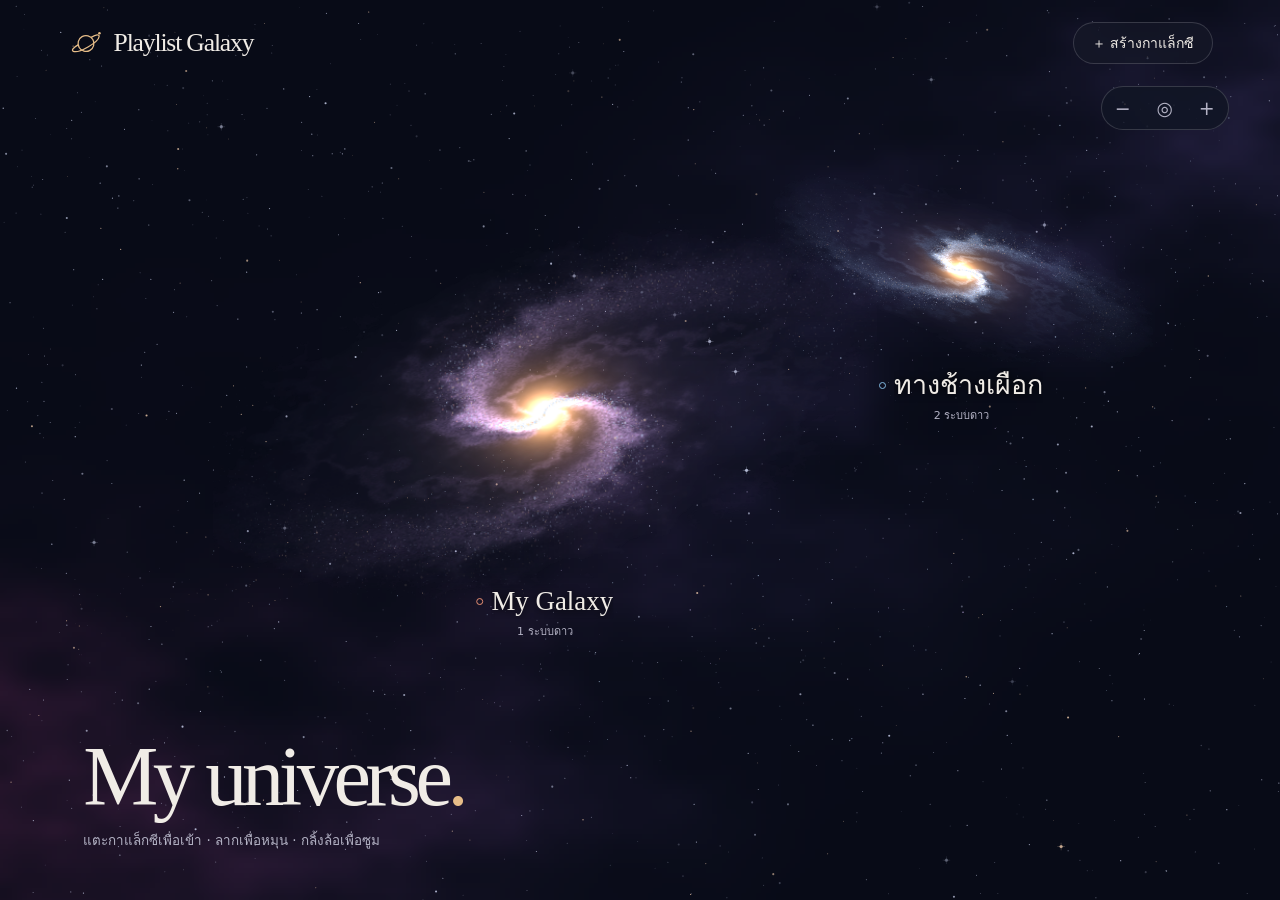
==== index.html @ fbc1f190 "Keep the return path and moons in view when folding a playlist" ====
<!doctype html>
<html lang="th">
  <head>
    <meta charset="utf-8" />
    <meta name="viewport" content="width=device-width, initial-scale=1, viewport-fit=cover" />
    <meta name="theme-color" content="#090c17" />
    <title>Playlist Galaxy</title>
    <link
      rel="icon"
      href="data:image/svg+xml,%3Csvg xmlns='http://www.w3.org/2000/svg' viewBox='0 0 40 40'%3E%3Crect width='40' height='40' rx='9' fill='%23090c17'/%3E%3Cg fill='none' stroke='%23ecd2a4' stroke-width='1.6' transform='rotate(-30 20 20)'%3E%3Ccircle cx='20' cy='20' r='8'/%3E%3Cellipse cx='20' cy='20' rx='17' ry='4'/%3E%3C/g%3E%3C/svg%3E"
    />
    <link rel="stylesheet" href="galaxy.css" />
    <script type="module" src="galaxy.js"></script>
  </head>
  <body>
    <canvas id="firmament" aria-hidden="true"></canvas>
    <header class="mast">
      <button id="home" class="brand" aria-label="Playlist Galaxy · กลับไปแผนที่ดาว">
        <svg viewBox="0 0 48 40" aria-hidden="true">
          <g fill="none" stroke="currentColor" stroke-width="1.6" transform="rotate(-30 24 20)">
            <circle cx="24" cy="20" r="10" />
            <path d="M14.5 16.6C-1 16 2 25 24 25s25-9 9.5-8.4" />
          </g>
          <circle cx="41" cy="7" r="1.6" fill="currentColor" />
        </svg>
        <span>Playlist Galaxy</span>
      </button>
      <button class="pill" id="new-world">＋ สร้างกาแล็กซี</button>
    </header>
    <main>
      <section id="map" aria-labelledby="map-title">
        <nav id="trail" aria-label="ตำแหน่งบนแผนที่" hidden></nav>
        <div class="map-field" id="map-field" role="group" tabindex="0" aria-label="กล้องแผนที่ดาว" aria-describedby="camera-help">
          <canvas id="orbits" aria-hidden="true"></canvas>
          <div id="worlds" class="worlds" role="group" aria-label="เลือกกาแล็กซี"></div>
        </div>
        <div class="camera-tools" role="group" aria-label="มุมมองแผนที่">
          <button id="zoom-out" aria-label="ซูมออก" title="ซูมออก (−)">−</button>
          <button id="camera-home" aria-label="คืนมุมมองแผนที่" title="คืนมุมมอง (0)">◎</button>
          <button id="zoom-in" aria-label="ซูมเข้า" title="ซูมเข้า (+)">+</button>
        </div>
        <p id="camera-help" class="visually-hidden">ลากหรือใช้ปุ่มลูกศรเพื่อหมุน กลิ้งล้อหรือจีบสองนิ้วเพื่อซูม กด Shift ค้างขณะลากหรือเลื่อนสองนิ้วเพื่อเลื่อนมุมมอง กด 0 เพื่อคืนมุมมอง</p>
        <div class="map-caption">
          <div class="map-heading">
            <h1 id="map-title" tabindex="-1"><span id="map-name">My universe</span><i aria-hidden="true">.</i></h1>
            <button id="rename-map" class="text-btn" aria-label="แก้ไขชื่อ" title="แก้ไขชื่อ" hidden>✎</button>
          </div>
          <p id="map-help">แตะกาแล็กซีเพื่อสำรวจระบบดาว</p>
        </div>
        <nav id="map-pages" aria-label="หน้าของแผนที่ดาว" hidden>
          <button id="prev-page" aria-label="หน้าก่อน">←</button><span id="page-number" aria-live="polite"></span
          ><button id="next-page" aria-label="หน้าถัดไป">→</button>
        </nav>
      </section>
      <section id="interior" aria-labelledby="world-title" hidden>
        <nav id="detail-trail" aria-label="เส้นทางกลับจากดาว">
          <span id="detail-ancestors"></span>
          <button class="back text-btn" id="back">แผนที่ดาว</button>
          <span aria-hidden="true">›</span><span id="detail-location" aria-current="page"></span>
        </nav>
        <div class="interior-grid">
          <div class="portrait">
            <canvas id="portrait" aria-hidden="true"></canvas>
            <h1 id="world-title" tabindex="-1"></h1>
            <p id="world-count"></p>
            <section id="satellites" hidden aria-labelledby="satellites-title">
              <h3 id="satellites-title">ดาวบริวาร</h3>
              <div id="moons"></div>
            </section>
          </div>
          <div class="collection">
            <div class="collection-head">
              <h2><button id="playlist-toggle" aria-expanded="true" aria-controls="playlist-body">เพลย์ลิสต์ <span aria-hidden="true">⌄</span></button></h2>
              <button class="icon-btn" id="manage" aria-label="จัดการดาว" title="จัดการดาว">
                ···
              </button>
            </div>
            <div id="playlist-body">
              <div class="actions">
                <button class="pill primary" id="add-mp3">＋ เพิ่ม MP3</button
                ><button class="pill" id="open-apple">
                  <span aria-hidden="true">♫</span> Apple Music
                </button>
              </div>
              <input type="file" id="files" accept=".mp3,audio/mpeg,audio/mp3" multiple hidden />
              <p id="local-note" class="subtle">ไฟล์ MP3 เก็บในเบราว์เซอร์ของเครื่องนี้</p>
              <p id="empty" class="empty" hidden>ดาวดวงนี้ยังไม่มีเพลง</p>
              <ol id="tracks" class="tracks"></ol>
              <a href="radio.html" id="radio-link" class="radio-link" hidden
                >ฟังสดจาก Saturn Pirate Radio <span aria-hidden="true">↗</span></a
              >
            </div>
          </div>
        </div>
      </section>
    </main>
    <aside id="transport" aria-label="เครื่องเล่นเพลง" hidden>
      <button id="toggle" class="play" aria-label="เล่นต่อ">▶</button>
      <div class="now"><strong id="now-title"></strong><span id="now-world"></span></div>
      <input
        type="range"
        min="0"
        max="100"
        step=".1"
        value="0"
        id="seek"
        aria-label="ตำแหน่งในเพลง"
      />
      <span id="clock" aria-hidden="true">0:00</span>
      <button id="skip" class="icon-btn" aria-label="เพลงถัดไป">→</button>
    </aside>
    <p id="notice" aria-live="polite" role="status"></p>
    <dialog id="editor" aria-labelledby="editor-title">
      <form id="edit-form">
        <div class="dialog-head">
          <h2 id="editor-title">สร้างดาว</h2>
          <button class="icon-btn" type="button" data-close aria-label="ปิด">×</button>
        </div>
        <label for="world-name" id="name-label">ชื่อดาว</label
        ><input
          id="world-name"
          type="text"
          maxlength="64"
          required
          autocomplete="off"
          placeholder="เช่น ขับรถกลางคืน"
        />
        <details id="catalog-picker" hidden>
          <summary id="catalog-summary">เลือกจากแค็ตตาล็อก</summary>
          <label for="catalog-query" id="catalog-instruction">ค้นหาชื่อ</label>
          <input type="search" id="catalog-query" autocomplete="off" />
          <p id="catalog-status" role="status"></p>
          <ul id="catalog-hits"></ul>
        </details>
        <p id="template-note" hidden></p>
        <div id="move-field" hidden>
          <label for="move-to">เก็บดาวไว้ในระบบ</label><select id="move-to"></select>
        </div>
        <fieldset>
          <legend id="surface-label">ลักษณะของดาว</legend>
          <div id="colors" class="swatches"></div>
        </fieldset>
        <button class="pill primary" type="submit" id="save-world">สร้างดาว</button>
      </form>
    </dialog>
    <dialog id="options" aria-labelledby="options-title">
      <div class="dialog-head">
        <h2 id="options-title">จัดการดาว</h2>
        <button class="icon-btn" data-close aria-label="ปิด">×</button>
      </div>
      <div class="actions">
        <button id="edit-world" class="pill">แก้ไขดาว</button
        ><button id="new-moon" class="pill">＋ สร้างดาวบริวาร</button>
      </div>
    </dialog>
    <dialog id="apple" aria-labelledby="apple-title">
      <div class="dialog-head">
        <h2 id="apple-title">Apple Music</h2>
        <button class="icon-btn" data-close aria-label="ปิด">×</button>
      </div>
      <p id="apple-status" role="status"></p>
      <button id="connect-apple" class="pill primary" disabled>เชื่อมต่อ Apple Music</button>
      <form id="search-form" hidden>
        <label for="query">ค้นหาเพลงใน Apple Music</label>
        <div class="input-action">
          <input id="query" type="search" required maxlength="160" /><button
            class="pill"
            type="submit"
          >
            ค้นหา
          </button>
        </div>
      </form>
      <ul id="results"></ul>
      <details id="apple-links">
        <summary>เพิ่มจากลิงก์เพลง Apple Music</summary>
        <form id="link-form">
          <label for="song-url">ลิงก์เพลง</label
          ><input id="song-url" type="url" placeholder="https://music.apple.com/…" required />
          <label for="song-label">ชื่อเพลง</label
          ><input id="song-label" type="text" maxlength="160" required />
          <button class="pill" type="submit">เพิ่มลงดาว</button>
        </form>
      </details>
      <p id="apple-feedback" role="status"></p>
    </dialog>
    <noscript>เปิด JavaScript เพื่อเลือกดาวและฟังเพลง</noscript>
  </body>
</html>
---- galaxy.css ----
* {
  box-sizing: border-box;
}
:root {
  color-scheme: dark;
  --ink: #f0ece6;
  --dim: #b3b2c4;
  --faint: #999bb1;
  --edge: #ffffff28;
  --gold: #e6bd88;
  --surface: #191c2a;
  --sans: "DM Sans", "Leelawadee UI", "Thonburi", system-ui, sans-serif;
  --serif: "Instrument Serif", Georgia, "Thonburi", serif;
}
[hidden] {
  display: none !important;
}
body {
  margin: 0;
  background: #090c17;
  color: var(--ink);
  font-family: var(--sans);
  font-size: 15px;
  min-height: 100svh;
}
body.playing-map {
  padding-bottom: 76px;
}
button,
input,
summary {
  font: inherit;
}
button,
summary,
a {
  touch-action: manipulation;
}
button {
  background: none;
  color: inherit;
  border: 0;
  cursor: pointer;
}
button:disabled {
  opacity: 0.46;
  cursor: default;
}
a {
  color: inherit;
}
button:focus-visible,
a:focus-visible,
summary:focus-visible,
input:focus-visible {
  outline: 2px solid #f7cb8f;
  outline-offset: 4px;
}
button:focus:not(:focus-visible),
h1:focus {
  outline: none;
}
#firmament {
  position: fixed;
  inset: 0;
  width: 100%;
  height: 100%;
  pointer-events: none;
  z-index: -1;
}
.mast {
  height: 86px;
  position: relative;
  z-index: 1;
  display: flex;
  align-items: center;
  justify-content: space-between;
  padding: 0 clamp(22px, 5.2vw, 90px);
}
.brand {
  display: inline-flex;
  align-items: center;
  gap: 9px;
  padding: 0;
  font: 500 clamp(21px, 2vw, 29px) / 1 var(--serif);
  letter-spacing: -0.045em;
}
.brand svg {
  width: 38px;
  height: 33px;
  color: var(--gold);
}
.pill {
  display: inline-flex;
  justify-content: center;
  align-items: center;
  gap: 6px;
  border: 1px solid var(--edge);
  background: #151827b8;
  border-radius: 999px;
  min-height: 42px;
  padding: 7px 18px;
  color: var(--ink);
  font-size: 14px;
  text-decoration: none;
}
.pill:hover,
.icon-btn:hover,
.text-btn:hover {
  background: #ffffff11;
  border-color: #ffffff56;
}
.pill.primary {
  border-color: #eed7b4;
  color: #29232a;
  background: #ebd9bc;
}
.pill.primary:hover {
  background: #fff0d2;
}
#map {
  height: calc(100svh - 86px);
  min-height: 510px;
  position: relative;
  isolation: isolate;
  max-width: 1900px;
  margin: auto;
}
.playing-map #map {
  height: calc(100svh - 162px);
}
.map-field {
  position: absolute;
  inset: 20px 3.5% 17%;
  overflow: clip;
  isolation: isolate;
  touch-action: none;
  cursor: grab;
  user-select: none;
}
.worlds, #orbits {
  position: absolute;
  inset: 0;
  width: 100%;
  height: 100%;
}
#orbits { pointer-events: none; }
#trail {
  position: absolute;
  z-index: 1;
  top: 0;
  left: clamp(20px, 5.2vw, 90px);
  right: 5%;
  display: flex;
  align-items: center;
  gap: 7px;
  min-height: 32px;
  color: var(--faint);
  font-size: 12px;
}
#trail button, #trail span[aria-current] {
  white-space: nowrap;
  max-width: 28vw;
  overflow: hidden;
  text-overflow: ellipsis;
}
#trail button { padding: 6px 2px; color: var(--dim); text-decoration: underline; text-underline-offset: 3px; }
#trail span[aria-current] { color: var(--ink); }
#trail:not([hidden]) + .map-field { top: 45px; }
#map:not(.orbit-view) .world:only-child { left: 50%; top: 48%; }
.world {
  position: absolute;
  left: var(--x);
  top: var(--y);
  width: var(--w);
  transform: translate(calc(-50% + var(--dx, 0px)), calc(-50% + var(--dy, 0px))) scale(var(--scale, 1));
  touch-action: none;
  padding: 0;
  display: flex;
  flex-direction: column;
  align-items: center;
  border-radius: 45%;
  line-height: 1.3;
  -webkit-tap-highlight-color: transparent;
}
/* Only the painted body and its label take input. A large transparent
   sprite must not mask a smaller galaxy behind its empty corners. */
.world { pointer-events: none; }
.world::after {
  content: ""; position: absolute; top: 0; left: 0; width: 100%;
  aspect-ratio: 520 / 340; clip-path: ellipse(47% 43% at 50% 50%); pointer-events: auto;
}
.world:is([data-kind="galaxy"], [data-kind="system"], [data-kind="host"])::after {
  aspect-ratio: 640 / 380; clip-path: ellipse(46% 34% at 50% 50%);
}
.world-label, .world small { pointer-events: auto; }
.world canvas {
  width: 100%;
  height: auto;
  display: block;
  pointer-events: none;
  transition: transform 0.25s ease;
}
.world:hover canvas,
.world:focus-visible canvas {
  transform: translateY(-3px) scale(1.025);
}
.world-label {
  display: flex;
  align-items: center;
  gap: 8px;
  font: 400 clamp(17px, 1.65vw, 27px) / 1.3 var(--serif);
  text-shadow: 0 1px 8px #000;
  max-width: 96%;
  margin-top: -1%;
}
.world-label::before {
  content: "";
  width: 5px;
  height: 5px;
  flex: 0 0 auto;
  border: 1px solid var(--tone, #e5cfad);
  border-radius: 50%;
}
.world-label span {
  white-space: nowrap;
  text-overflow: ellipsis;
  overflow: hidden;
}
.world[aria-current="true"] .world-label::before {
  background: var(--tone, #e5cfad);
  box-shadow: 0 0 9px var(--tone);
}
.map-caption {
  position: absolute;
  bottom: clamp(22px, 5.5vh, 66px);
  left: clamp(24px, 6.5vw, 112px);
  pointer-events: none;
  max-width: min(72%, 900px);
}
.map-caption h1 {
  font: 400 clamp(44px, 6.6vw, 96px) / 0.98 var(--serif);
  letter-spacing: -0.065em;
  margin: 0;
}
.map-caption h1 i {
  color: var(--gold);
  font-style: normal;
}
.map-heading { display: flex; align-items: center; min-width: 0; gap: 9px; }
.map-heading h1 { min-width: 0; overflow-wrap: anywhere; }
#rename-map { pointer-events: auto; color: var(--dim); font-size: 18px; }
.world small { font-size: 11px; color: var(--dim); margin-top: 5px; line-height: 1.4; }
.orbit-view .world-label { font: 500 clamp(12px,1vw,16px)/1.3 var(--sans); }
.orbit-view .world-label::before { display: none; }
.world[data-kind="galaxy"] .world-label { font-size: clamp(19px,2.1vw,32px); }
.world[data-kind="galaxy"] canvas { margin-bottom: -3%; }
#map:not(.orbit-view) .world:focus-visible { outline-offset: -3px; }
.map-caption p {
  font-size: clamp(12px, 1.05vw, 15px);
  color: var(--dim);
  margin: 11px 0 0;
}
#map-pages {
  position: absolute;
  right: 5vw;
  bottom: 5vh;
  display: flex;
  align-items: center;
  gap: 6px;
  color: var(--dim);
  background: #101221cf;
  border-radius: 28px;
}
#map-pages button,
.icon-btn {
  min-width: 42px;
  min-height: 42px;
  font-size: 21px;
  border-radius: 50%;
}
#page-number {
  font-size: 12px;
}
#interior {
  width: min(1080px, 90%);
  margin: 0 auto;
  padding: 16px 0 60px;
}
.text-btn {
  color: var(--dim);
  padding: 8px 12px;
  border-radius: 12px;
}
.back {
  margin-left: -10px;
}
.interior-grid {
  display: grid;
  grid-template-columns: minmax(0, 1fr) minmax(0, 1.12fr);
  gap: clamp(20px, 6vw, 95px);
  align-items: start;
  margin-top: clamp(28px, 8vh, 90px);
}
.portrait {
  text-align: center;
  min-width: 0;
}
.portrait canvas {
  width: min(110%, 540px);
  max-width: 100%;
  height: auto;
  aspect-ratio: 520/340;
}
.portrait h1 {
  font: 400 clamp(38px, 5vw, 74px) / 1.15 var(--serif);
  letter-spacing: -0.045em;
  overflow-wrap: anywhere;
  margin: 8px 0 0;
}
.portrait p,
#world-count {
  color: var(--dim);
  font-size: 13px;
  margin: 8px 0;
}
.collection {
  padding: 18px 0 24px;
  min-width: 0;
}
.collection-head,
.dialog-head {
  display: flex;
  align-items: center;
  justify-content: space-between;
  gap: 12px;
}
.collection h2,
.dialog-head h2 {
  font-size: 22px;
  font-weight: 550;
  letter-spacing: -0.035em;
  margin: 0;
}
.collection-head {
  border-bottom: 1px solid var(--edge);
  margin-bottom: 18px;
  padding: 0 0 10px;
}
.actions {
  display: flex;
  align-items: center;
  gap: 8px;
  flex-wrap: wrap;
}
.subtle,
.empty {
  color: var(--dim);
  font-size: 13px;
}
.subtle {
  margin: 10px 0 18px;
}
.empty {
  padding: 20px 0;
  border-top: 1px solid var(--edge);
  margin: 12px 0 0;
}
.tracks,
#results {
  padding: 0;
  margin: 0;
  list-style: none;
}
.tracks li,
#results li {
  display: flex;
  align-items: center;
  gap: 7px;
  border-bottom: 1px solid #ffffff16;
}
.track-main {
  min-width: 0;
  display: flex;
  align-items: center;
  gap: 14px;
  flex: 1;
  padding: 13px 4px;
  text-align: left;
}
.track-no {
  width: 21px;
  color: var(--faint);
  font-size: 12px;
  text-align: center;
  font-variant-numeric: tabular-nums;
}
.track-text {
  min-width: 0;
  display: grid;
  gap: 4px;
}
.track-text strong,
.now strong {
  font-size: 14px;
  font-weight: 530;
  overflow: hidden;
  white-space: nowrap;
  text-overflow: ellipsis;
}
.track-text small,
.now span {
  font-size: 12px;
  color: var(--dim);
}
.track-main[aria-current="true"] .track-no,
.track-main[aria-current="true"] strong {
  color: var(--gold);
}
.track-remove {
  color: var(--faint);
  font-size: 17px;
  min-width: 36px;
  min-height: 44px;
}
.radio-link {
  display: inline-flex;
  align-items: center;
  gap: 10px;
  color: var(--gold);
  font-size: 13px;
  text-underline-offset: 4px;
  margin: 18px 0;
}
#satellites {
  margin-top: 26px;
}
#satellites h3 {
  font-size: 15px;
  font-weight: 500;
}
#moons {
  display: flex;
  flex-wrap: wrap;
  gap: 8px;
}
.moon-dot {
  width: 12px;
  height: 12px;
  border-radius: 50%;
  background: radial-gradient(circle at 30% 25%, var(--tone), #39374c 72%);
}
#transport {
  position: fixed;
  z-index: 3;
  bottom: max(14px, env(safe-area-inset-bottom));
  left: 50%;
  transform: translateX(-50%);
  width: min(550px, calc(100% - 28px));
  display: flex;
  align-items: center;
  gap: 14px;
  border: 1px solid #ffffff2b;
  border-radius: 20px;
  padding: 9px 14px;
  background: #171b2af5;
  box-shadow: 0 8px 32px #05061066;
}
.play {
  min-width: 39px;
  height: 39px;
  border-radius: 50%;
  background: var(--ink);
  color: #141520;
  font-size: 14px;
}
.now {
  display: grid;
  gap: 2px;
  min-width: 0;
  flex: 1;
}
#seek {
  width: 25%;
  accent-color: var(--gold);
}
#clock {
  font-size: 11px;
  color: var(--dim);
  font-variant-numeric: tabular-nums;
}
#skip {
  width: 34px;
  min-width: 34px;
}
#notice {
  position: fixed;
  z-index: 4;
  left: 50%;
  bottom: 19px;
  transform: translateX(-50%);
  margin: 0;
  max-width: min(92%, 600px);
  width: max-content;
  background: #282333;
  color: #fff2df;
  border: 1px solid #c5a47c66;
  border-radius: 14px;
  font-size: 14px;
  padding: 9px 15px;
  pointer-events: none;
}
#notice:empty {
  display: none;
}
body.playing-map #notice {
  bottom: 85px;
}
dialog {
  color: var(--ink);
  width: min(435px, calc(100% - 28px));
  max-height: 85svh;
  overflow: auto;
  background: #181b29;
  border: 1px solid #ffffff35;
  border-radius: 22px;
  padding: 22px 24px;
  box-shadow: 0 20px 85px #0009;
}
dialog::backdrop {
  background: #050713b0;
}
.dialog-head {
  margin: 0 0 16px;
}
dialog p {
  color: var(--dim);
  font-size: 14px;
  line-height: 1.6;
  margin: 10px 0;
}
dialog label,
legend,
summary {
  font-size: 14px;
}
dialog label {
  display: block;
  margin: 13px 0 6px;
}
dialog input:not([type="radio"]) {
  display: block;
  width: 100%;
  padding: 10px 12px;
  background: #0d111f;
  border: 1px solid var(--edge);
  color: var(--ink);
  border-radius: 9px;
  min-height: 42px;
}
fieldset {
  border: 0;
  padding: 0;
  margin: 15px 0 21px;
}
.swatches {
  display: flex;
  flex-wrap: wrap;
  gap: 9px;
}
.swatches label {
  position: relative;
}
.swatches input {
  position: absolute;
  opacity: 0;
}
.swatches i {
  display: block;
  width: 38px;
  height: 38px;
  border: 3px solid #181b29;
  outline: 1px solid transparent;
  border-radius: 50%;
  background: radial-gradient(circle at 34% 26%, var(--tone), #2c2a36 88%);
  cursor: pointer;
}
.swatches input:checked + i {
  outline-color: var(--gold);
}
.swatches input:focus-visible + i {
  outline: 2px solid white;
  outline-offset: 3px;
}
.input-action {
  display: flex;
  gap: 8px;
}
.input-action input {
  min-width: 0;
}
#results li {
  padding: 8px 0;
}
#results .track-text {
  flex: 1;
}
#apple-links {
  margin-top: 17px;
}
summary {
  cursor: pointer;
  color: var(--dim);
}
#link-form button {
  margin-top: 14px;
}
#apple-feedback:empty {
  display: none;
}
@media (max-width: 660px) {
  .mast {
    height: 69px;
    padding: 0 18px;
  }
  .brand {
    gap: 4px;
  }
  .brand svg {
    width: 32px;
  }
  .mast .pill {
    min-height: 38px;
    padding: 6px 14px;
  }
  #map {
    min-height: 480px;
    height: calc(100svh - 69px);
  }
  .playing-map #map {
    height: calc(100svh - 145px);
  }
  .map-field { inset: 12px 10px 19%; }
  #trail:not([hidden]) + .map-field { top: 40px; }
  .orbit-view .world-label { font-size: 11px; }
  .map-caption { max-width: 78%; }
  .world small { font-size: 11px; }
  #trail { left: 20px; }
  .world {
    left: var(--mx);
    top: var(--my);
    width: var(--mw);
  }
  .world-label {
    font-size: 18px;
  }
  .map-caption {
    left: 23px;
    bottom: 22px;
  }
  .map-caption h1 {
    font-size: clamp(34px, 10vw, 48px);
  }
  #map-pages {
    right: 12px;
    bottom: 24px;
  }
  #interior {
    width: 90%;
    padding-top: 2px;
  }
  .interior-grid {
    display: block;
    margin: 6px 0;
  }
  .portrait canvas {
    width: min(210px, 60vw);
  }
  .portrait h1 {
    font-size: 34px;
    margin: 0;
  }
  .collection {
    padding-top: 14px;
  }
  #transport {
    gap: 8px;
  }
  #seek {
    width: 18%;
  }
  dialog {
    padding: 17px 20px;
  }
}
@media (prefers-reduced-motion: reduce) {
  *,
  *::before,
  *::after {
    animation-duration: 0s !important;
    transition-duration: 0s !important;
  }
}

.catalog-link {
  min-width: 36px;
  min-height: 44px;
  display: grid;
  place-items: center;
  color: var(--gold);
  text-decoration: none;
}

#catalog-picker {
  margin: 12px 0;
  border-block: 1px solid var(--edge);
}
#catalog-picker summary { padding: 11px 0; color: var(--gold); }
#catalog-picker label { margin-top: 3px; }
#catalog-query { margin-bottom: 8px; }
#catalog-status { margin: 4px 0; font-size: 12px; }
#catalog-hits { margin: 0 0 8px; padding: 0; list-style: none; max-height: 170px; overflow: auto; }
#catalog-hits button { width: 100%; text-align: left; display: flex; justify-content: space-between; align-items: center; gap: 8px; min-height: 40px; border-bottom: 1px solid #ffffff12; padding: 5px; }
#catalog-hits button:hover, #catalog-hits button:focus-visible { background: #ffffff0d; }
#catalog-hits small { color: var(--dim); text-align: right; }
#move-to { max-width: 100%; width: 100%; padding: 8px; background: #0d111f; color: var(--ink); border: 1px solid var(--edge); border-radius: 9px; font: inherit; }
#template-note { color: var(--gold); }

.map-field.dragging, .map-field.dragging .world { cursor: grabbing; }
.map-field:focus-visible { outline: 1px solid #b9b3d582; outline-offset: -2px; border-radius: 12px; }
.camera-tools {
  position: absolute;
  right: clamp(16px, 4vw, 72px);
  top: 0;
  z-index: 2;
  display: flex;
  align-items: center;
  border: 1px solid var(--edge);
  border-radius: 24px;
  background: #111625da;
}
.camera-tools button {
  min-width: 42px;
  min-height: 42px;
  font: 19px/1 var(--sans);
  color: var(--dim);
  border-radius: 50%;
}
.camera-tools button:hover, .camera-tools button:focus-visible { color: var(--ink); background: #ffffff0d; }
#trail { right: calc(140px + 4vw); }
.flight-body { position: fixed; left: 0; top: 0; transform-origin: 0 0; pointer-events: none; z-index: 2; }
.in-flight { opacity: 0; }
.visually-hidden {
  position: absolute; width: 1px; height: 1px; padding: 0; margin: -1px;
  overflow: hidden; clip-path: inset(50%); white-space: nowrap; border: 0;
}
@media (max-width: 660px) {
  .camera-tools { right: 12px; }
  .camera-tools button { min-width: 36px; min-height: 36px; }
  #trail { right: 128px; overflow-x: auto; scrollbar-width: none; }
  #trail > * { flex-shrink: 0; }
}

#detail-trail, #detail-ancestors {
  display: flex; align-items: center; gap: 8px;
}
#detail-trail {
  min-height: 36px; overflow-x: auto; scrollbar-width: none;
  color: var(--faint); font-size: 12px;
}
#detail-ancestors:empty { display: none; }
#detail-trail button, #detail-location {
  flex-shrink: 0; max-width: 33vw; overflow: hidden; text-overflow: ellipsis; white-space: nowrap;
}
#detail-trail button {
  color: var(--dim); padding: 7px 1px; text-decoration: underline; text-underline-offset: 3px;
}
#detail-trail .back { margin: 0; border-radius: 4px; }
#detail-location { color: var(--ink); }
#playlist-toggle { display: flex; align-items: center; gap: 9px; min-height: 42px; padding: 0 6px 0 0; font: inherit; }
#playlist-toggle span { font: 17px/1 var(--sans); color: var(--dim); }
#playlist-toggle[aria-expanded="false"] span { transform: rotate(-90deg); }
.portrait #satellites { margin: 18px auto 0; }
.portrait #satellites h3 { margin: 0 0 8px; font-weight: 400; color: var(--dim); font-size: 12px; }
.portrait #moons { justify-content: center; }
.list-folded .interior-grid { display: grid; grid-template-columns: minmax(0,1fr); justify-items: center; gap: 12px; margin-top: 16px; }
.list-folded .portrait { width: 100%; }
.list-folded .portrait canvas { width: min(78vw, 640px, 68svh); }
.list-folded .collection { width: min(440px, 100%); padding: 2px 0 16px; }
.list-folded .collection-head { margin: 0; }
@media (max-width: 660px) {
  #detail-trail { gap: 6px; }
  .list-folded .portrait canvas { width: min(86vw, 390px); }
}
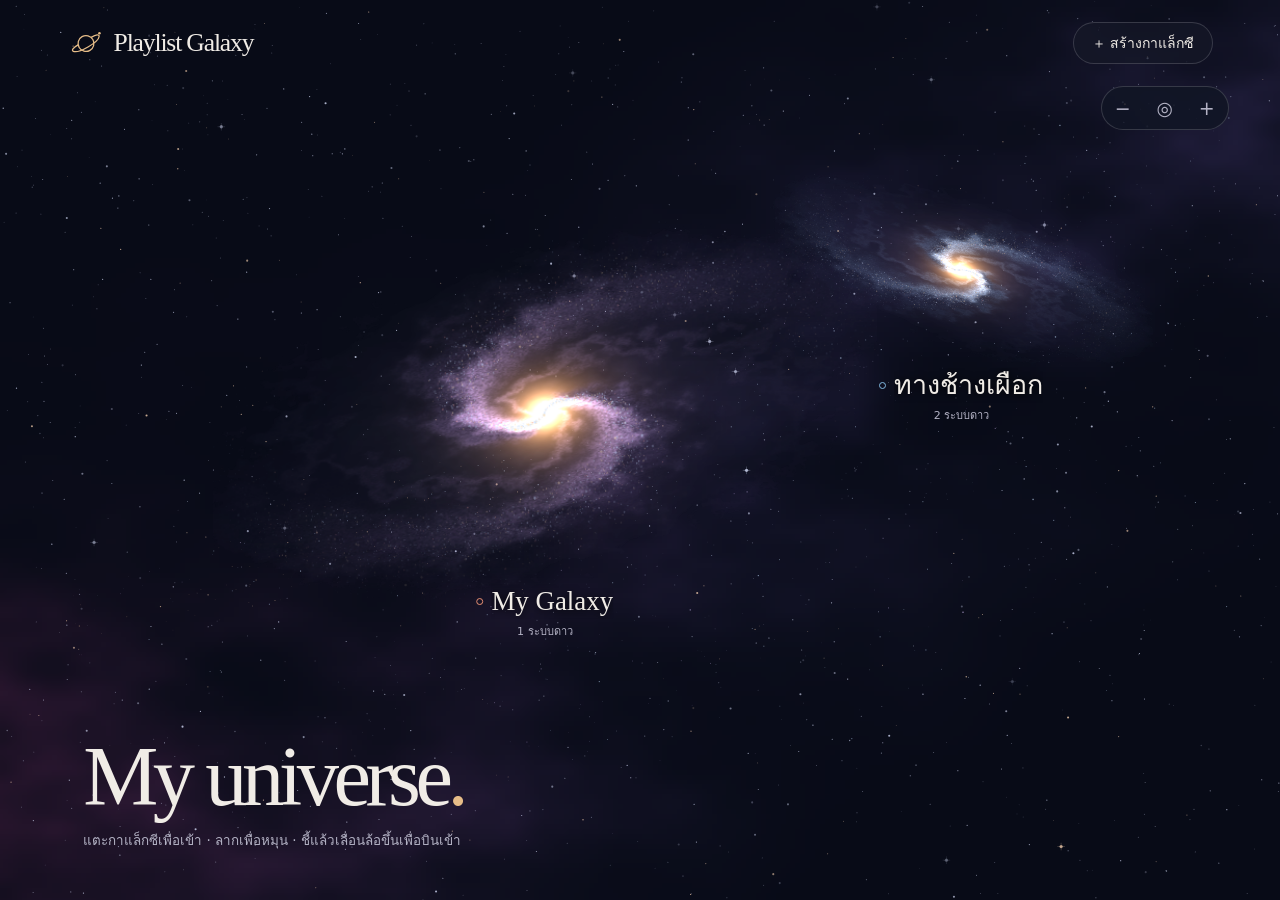
==== commit 82a367d9: "Steer planetary flights with the mouse wheel" ====
--- a/index.html
+++ b/index.html
@@ -39,7 +39,7 @@
           <button id="camera-home" aria-label="คืนมุมมองแผนที่" title="คืนมุมมอง (0)">◎</button>
           <button id="zoom-in" aria-label="ซูมเข้า" title="ซูมเข้า (+)">+</button>
         </div>
-        <p id="camera-help" class="visually-hidden">ลากหรือใช้ปุ่มลูกศรเพื่อหมุน กลิ้งล้อหรือจีบสองนิ้วเพื่อซูม กด Shift ค้างขณะลากหรือเลื่อนสองนิ้วเพื่อเลื่อนมุมมอง กด 0 เพื่อคืนมุมมอง</p>
+        <p id="camera-help" class="visually-hidden">ลากหรือใช้ปุ่มลูกศรเพื่อหมุน ชี้ดาวแล้วเลื่อนล้อขึ้นเพื่อซูม เลื่อนต่อเพื่อบินเข้า หยุดล้อเพื่อหยุดภาพ หรือเลื่อนย้อนเพื่อกลับ จีบสองนิ้วรอบดาวเพื่อซูมตรงนั้น ใช้ปุ่มบวกหรือลบเพื่อซูมที่ดาวที่โฟกัส กด Shift ค้างขณะลากหรือเลื่อนสองนิ้วเพื่อเลื่อนมุมมอง กด 0 เพื่อคืนมุมมอง</p>
         <div class="map-caption">
           <div class="map-heading">
             <h1 id="map-title" tabindex="-1"><span id="map-name">My universe</span><i aria-hidden="true">.</i></h1>
--- a/galaxy.css
+++ b/galaxy.css
@@ -199,11 +199,11 @@
   height: auto;
   display: block;
   pointer-events: none;
-  transition: transform 0.25s ease;
+  transition: filter 0.2s ease;
 }
 .world:hover canvas,
 .world:focus-visible canvas {
-  transform: translateY(-3px) scale(1.025);
+  filter: brightness(1.14);
 }
 .world-label {
   display: flex;
@@ -748,6 +748,8 @@
 }
 .camera-tools button:hover, .camera-tools button:focus-visible { color: var(--ink); background: #ffffff0d; }
 #trail { right: calc(140px + 4vw); }
+.flight-context { position: fixed; inset: 0; overflow: clip; pointer-events: none; z-index: -1; }
+.flight-context canvas { position: absolute; }
 .flight-body { position: fixed; left: 0; top: 0; transform-origin: 0 0; pointer-events: none; z-index: 2; }
 .in-flight { opacity: 0; }
 .visually-hidden {
@@ -792,3 +794,18 @@
   #detail-trail { gap: 6px; }
   .list-folded .portrait canvas { width: min(86vw, 390px); }
 }
+
+body[data-wheel-approach] :is(#world-count, #map-help)::after {
+  content: "";
+  display: block;
+  width: 64px;
+  height: 2px;
+  margin-top: 7px;
+  background: linear-gradient(to right, var(--gold) calc(var(--wheel-progress, 0) * 100%), #ffffff26 0);
+}
+body[data-wheel-approach] #world-count::after { margin-inline: auto; }
+
+/* The preview still owns its layout; only the committed destination exposes editing. */
+body[data-wheel-approach] :is(.collection, #satellites, #new-world, .camera-tools, #map-pages, #rename-map) {
+  visibility: hidden;
+}
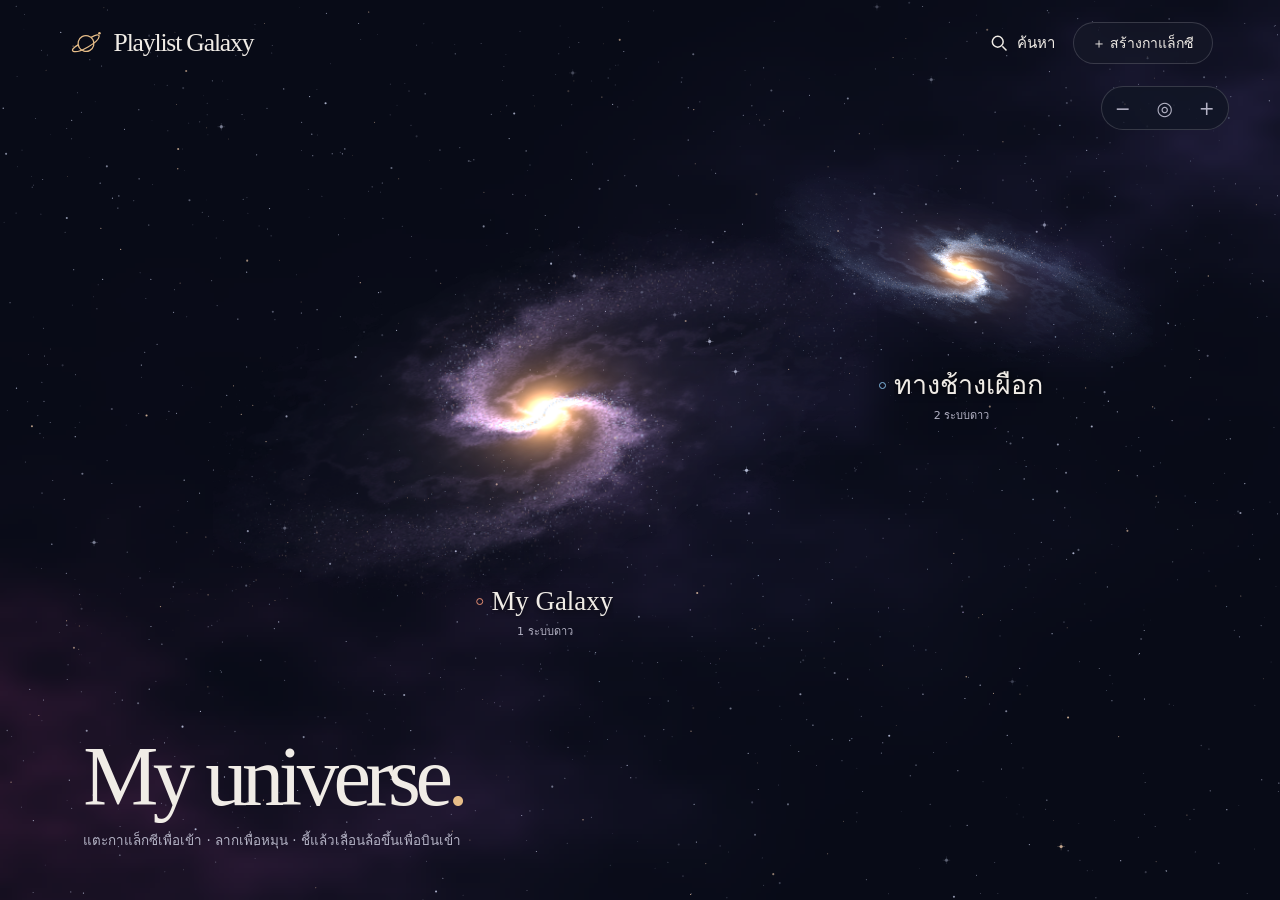
==== commit f4f3a0c6: "Find stars and songs without interrupting the current playlist" ====
--- a/index.html
+++ b/index.html
@@ -25,9 +25,15 @@
         </svg>
         <span>Playlist Galaxy</span>
       </button>
-      <button class="pill" id="new-world">＋ สร้างกาแล็กซี</button>
+      <div class="mast-actions">
+        <button id="open-finder" aria-label="ค้นหาดาวและเพลง" aria-haspopup="dialog" aria-keyshortcuts="/" title="ค้นหาดาวและเพลง (/)">
+          <svg viewBox="0 0 24 24" fill="none" stroke="currentColor" stroke-width="1.8" aria-hidden="true"><circle cx="10.5" cy="10.5" r="6.5"/><path d="m16 16 5 5"/></svg>
+          <span>ค้นหา</span>
+        </button>
+        <button class="pill" id="new-world">＋ สร้างกาแล็กซี</button>
+      </div>
     </header>
-    <main>
+    <main id="scene">
       <section id="map" aria-labelledby="map-title">
         <nav id="trail" aria-label="ตำแหน่งบนแผนที่" hidden></nav>
         <div class="map-field" id="map-field" role="group" tabindex="0" aria-label="กล้องแผนที่ดาว" aria-describedby="camera-help">
@@ -94,22 +100,62 @@
         </div>
       </section>
     </main>
-    <aside id="transport" aria-label="เครื่องเล่นเพลง" hidden>
-      <button id="toggle" class="play" aria-label="เล่นต่อ">▶</button>
-      <div class="now"><strong id="now-title"></strong><span id="now-world"></span></div>
-      <input
-        type="range"
-        min="0"
-        max="100"
-        step=".1"
-        value="0"
-        id="seek"
-        aria-label="ตำแหน่งในเพลง"
-      />
-      <span id="clock" aria-hidden="true">0:00</span>
-      <button id="skip" class="icon-btn" aria-label="เพลงถัดไป">→</button>
-    </aside>
+    <footer id="flight-deck">
+      <nav id="thumb-nav" aria-label="เดินทางบนแผนที่" hidden>
+        <button type="button" id="thumb-up" hidden><span aria-hidden="true">‹</span> <span id="thumb-parent"></span></button>
+        <button type="button" id="thumb-flight" hidden>คุมการบิน</button>
+        <span id="thumb-pick" role="status" hidden></span>
+        <label id="thumb-route" hidden>
+          <span id="thumb-target"></span>
+          <input id="thumb-range" aria-description="เลื่อนสุดแล้วปล่อยเพื่อเข้า หรือกดยกเลิกเพื่อกลับ" type="range" min="0" max="100" step="1" value="0" />
+        </label>
+        <button type="button" id="thumb-cancel" hidden>ยกเลิก</button>
+      </nav>
+      <aside id="transport" aria-label="เครื่องเล่นเพลง" hidden>
+        <button id="toggle" class="play" aria-label="เล่นต่อ">▶</button>
+        <div class="now"><strong id="now-title"></strong><span id="now-world"></span></div>
+        <input
+          type="range"
+          min="0"
+          max="100"
+          step=".1"
+          value="0"
+          id="seek"
+          aria-label="ตำแหน่งในเพลง"
+        />
+        <span id="clock" aria-hidden="true">0:00</span>
+        <button id="skip" class="icon-btn" aria-label="เพลงถัดไป">→</button>
+      </aside>
+    </footer>
     <p id="notice" aria-live="polite" role="status"></p>
+    <dialog id="finder" aria-labelledby="finder-title">
+      <div class="dialog-head">
+        <h2 id="finder-title">ค้นหาดาวและเพลง</h2>
+        <button class="icon-btn" type="button" data-close aria-label="ปิดการค้นหา">×</button>
+      </div>
+      <div id="finder-search">
+        <input id="finder-query" type="search" aria-label="ชื่อดาว เพลง หรือศิลปิน" placeholder="ชื่อดาว เพลง หรือศิลปิน" autocomplete="off" autocapitalize="none" spellcheck="false" enterkeyhint="search" maxlength="160" />
+        <p id="finder-status" role="status"></p>
+        <button id="finder-retry" class="text-btn" hidden>ลองโหลดแค็ตตาล็อกอีกครั้ง</button>
+        <section id="finder-library" aria-labelledby="finder-library-title" hidden>
+          <h3 id="finder-library-title">ในคลังของฉัน</h3>
+          <ul id="finder-library-list"></ul>
+          <button id="finder-library-more" class="finder-more" hidden>ดูผลในคลังเพิ่ม</button>
+        </section>
+        <section id="finder-catalog" aria-labelledby="finder-catalog-title" hidden>
+          <h3 id="finder-catalog-title">แค็ตตาล็อกดาราศาสตร์</h3>
+          <ul id="finder-catalog-list"></ul>
+          <button id="finder-catalog-more" class="finder-more" hidden>ดูผลแค็ตตาล็อกเพิ่ม</button>
+        </section>
+      </div>
+      <section id="finder-detail" hidden>
+        <button id="finder-results-back" class="text-btn">‹ กลับผลค้นหา</button>
+        <h3 id="finder-object" tabindex="-1"></h3>
+        <p id="finder-address"></p>
+        <dl id="finder-facts"></dl>
+        <p id="finder-source"></p>
+      </section>
+    </dialog>
     <dialog id="editor" aria-labelledby="editor-title">
       <form id="edit-form">
         <div class="dialog-head">
@@ -142,6 +188,7 @@
         </fieldset>
         <button class="pill primary" type="submit" id="save-world">สร้างดาว</button>
       </form>
+      <button type="button" id="root-backup" class="transfer-entry" data-open-backup hidden>ย้ายหรือสำรองคลังเพลง</button>
     </dialog>
     <dialog id="options" aria-labelledby="options-title">
       <div class="dialog-head">
@@ -152,6 +199,23 @@
         <button id="edit-world" class="pill">แก้ไขดาว</button
         ><button id="new-moon" class="pill">＋ สร้างดาวบริวาร</button>
       </div>
+      <button type="button" class="transfer-entry" data-open-backup>ย้ายหรือสำรองคลังเพลง</button>
+    </dialog>
+    <dialog id="library-transfer" aria-labelledby="transfer-title">
+      <div class="dialog-head">
+        <h2 id="transfer-title">ย้ายคลังกาแล็กซี</h2>
+        <button class="icon-btn" data-close aria-label="ปิด">×</button>
+      </div>
+      <p id="transfer-count"></p>
+      <p>ไฟล์สำรองรวมดาว เพลย์ลิสต์ ตำแหน่งฟัง และ MP3 ส่วนตัวของคุณ ไฟล์จะอยู่ในเครื่องจนกว่าคุณจะส่งให้ใคร คนที่มีไฟล์เปิดฟังเพลงในนั้นได้</p>
+      <div class="actions">
+        <button type="button" id="backup-export" class="pill">เตรียมไฟล์สำรอง</button>
+        <button type="button" id="backup-choose" class="pill">เลือกไฟล์นำเข้า</button>
+      </div>
+      <input type="file" id="backup-file" accept=".pgalaxy" hidden />
+      <p id="transfer-status" role="status"></p>
+      <a id="backup-download" class="pill" hidden>ดาวน์โหลดไฟล์สำรอง</a>
+      <button type="button" id="backup-apply" class="pill primary" hidden>รวมเข้ากับคลังนี้</button>
     </dialog>
     <dialog id="apple" aria-labelledby="apple-title">
       <div class="dialog-head">
--- a/galaxy.css
+++ b/galaxy.css
@@ -809,3 +809,137 @@
 body[data-wheel-approach] :is(.collection, #satellites, #new-world, .camera-tools, #map-pages, #rename-map) {
   visibility: hidden;
 }
+
+/* Use drawn controls so a missing pause glyph cannot look like an empty square. */
+#toggle { display: grid; place-items: center; font-size: 0; }
+#toggle::before {
+  content: ""; width: 0; height: 0;
+  border-block: 7px solid transparent; border-left: 11px solid currentColor;
+  margin-left: 2px;
+}
+#toggle[data-playing]::before {
+  width: 11px; height: 13px; box-sizing: border-box; margin: 0;
+  border-block: 0; border-inline: 3px solid currentColor;
+}
+
+#flight-deck { display: contents; }
+#thumb-nav { display: none; }
+
+/* Keep the map and the two thumb controls in separate rows even on a short phone. */
+@media (pointer: coarse) {
+  body, body.playing-map {
+    display: grid;
+    grid-template: auto minmax(0, 1fr) auto / minmax(0, 1fr);
+    height: 100svh;
+    height: 100dvh;
+    min-height: 0;
+    padding-bottom: 0;
+  }
+  #scene { min-height: 0; overflow: auto; overscroll-behavior-y: contain; }
+  #scene:has(#map:not([hidden])) { overflow: hidden; }
+  #map, .playing-map #map {
+    display: grid;
+    grid-template: 40px minmax(0,1fr) auto / minmax(0,1fr) auto;
+    height: 100%; min-height: 0;
+  }
+  #trail {
+    position: static; grid-area: 1 / 1; min-width: 0;
+    margin-inline: 16px 4px; align-self: center;
+  }
+  .camera-tools {
+    position: static; grid-area: 1 / 2; align-self: center; justify-self: end; margin-right: 12px;
+  }
+  #map-field { position: relative; inset: auto; grid-area: 2 / 1 / 3 / -1; margin: 0 10px; }
+  #trail:not([hidden]) + #map-field { top: auto; }
+  .map-caption {
+    position: static; grid-area: 3 / 1 / 4 / -1;
+    min-width: 0; max-width: none; padding: 4px 18px 9px;
+  }
+  .map-caption p { margin-top: 4px; }
+  #map:has(#map-pages:not([hidden])) .map-caption { grid-column-end: 2; padding-right: 2px; }
+  #map-pages { position: static; grid-area: 3 / 2; align-self: end; margin: 0 12px 9px 0; }
+  #flight-deck {
+    display: grid; gap: 3px; min-width: 0; width: min(100%, 660px); justify-self: center;
+    padding: 0 12px max(6px, env(safe-area-inset-bottom));
+  }
+  #thumb-nav {
+    width: 100%; display: flex; align-items: center; justify-content: space-between;
+    min-height: 44px; min-width: 0; gap: 6px;
+    border-top: 1px solid var(--edge);
+  }
+  #thumb-nav button { min-height: 44px; min-width: 44px; }
+  #thumb-up {
+    display: flex; align-items: center; gap: 7px; max-width: 100%; padding: 0 8px;
+    color: var(--ink); font-size: 14px;
+  }
+  #thumb-up > :first-child { font: 26px/1 Georgia,serif; color: var(--gold); }
+  #thumb-parent { white-space: nowrap; overflow: hidden; text-overflow: ellipsis; }
+  #thumb-flight, #thumb-cancel { color: var(--gold); padding: 0 9px; margin-left: auto; font-size: 14px; }
+  #thumb-pick, #thumb-route { font-size: 14px; color: var(--ink); padding-left: 8px; }
+  #thumb-route { flex: 1; min-width: 0; display: grid; grid-template-columns: minmax(0, .85fr) minmax(76px, 1.55fr); gap: 10px; align-items: center; }
+  #thumb-target { overflow: hidden; text-overflow: ellipsis; white-space: nowrap; }
+  #thumb-range { width: 100%; min-width: 0; height: 44px; margin: 0; accent-color: var(--gold); touch-action: none; }
+  body:has(#thumb-route:not([hidden])) :is(#world-count,#map-help)::after { display: none; }
+  #transport {
+    position: static; transform: none; width: 100%; min-width: 0;
+    padding: 6px 9px; border-radius: 16px;
+  }
+  #toggle, #skip { min-width: 44px; min-height: 44px; }
+  #seek { min-width: 36px; height: 44px; margin: 0; }
+  #interior { padding-bottom: 14px; }
+  #notice { bottom: calc(56px + env(safe-area-inset-bottom)); }
+  body.playing-map #notice { bottom: calc(120px + env(safe-area-inset-bottom)); }
+}
+
+.transfer-entry {
+  display: block;
+  width: 100%;
+  margin-top: 18px;
+  padding: 12px 0 0;
+  border-top: 1px solid var(--edge);
+  color: var(--gold);
+  text-align: left;
+  min-height: 44px;
+}
+#library-transfer .actions { flex-wrap: wrap; }
+#library-transfer .pill { min-height: 44px; }
+#transfer-count { color: var(--ink); }
+#transfer-status:empty { display: none; }
+#backup-download { display: inline-flex; align-items: center; text-decoration: none; color: var(--gold); }
+
+.mast-actions, #open-finder { display: flex; align-items: center; gap: 8px; }
+#open-finder { min-width: 44px; min-height: 44px; justify-content: center; padding: 6px 10px; color: var(--ink); border-radius: 24px; }
+#open-finder:hover { background: #ffffff0f; }
+#open-finder svg { width: 20px; height: 20px; }
+#finder { width: min(560px, calc(100% - 24px)); overscroll-behavior: contain; }
+#finder .dialog-head { margin-bottom: 12px; }
+#finder .dialog-head button, #finder-retry, #finder-results-back { min-height: 44px; min-width: 44px; }
+#finder-query { font-size: 16px; }
+#finder-status:empty { margin: 0; }
+#finder h3 { font-size: 15px; margin: 16px 0 4px; }
+#finder ul { list-style: none; padding: 0; margin: 0; }
+#finder li { display: flex; align-items: center; gap: 6px; border-top: 1px solid var(--edge); }
+.finder-row { display: grid; grid-template-columns: minmax(0,1fr) auto; align-items: center; gap: 0 8px; flex: 1; min-width: 0; min-height: 48px; padding: 8px 4px; text-align: start; }
+.finder-row strong, .finder-row small, #finder-object, #finder dd { overflow-wrap: anywhere; }
+.finder-row small { grid-column: 1; color: var(--dim); }
+.finder-action { grid-column: 2; grid-row: 1 / 3; font-size: 12px; color: var(--gold); }
+.finder-play, .finder-more { color: var(--gold); min-height: 44px; }
+.finder-play { display: inline-flex; align-items: center; justify-content: center; padding: 0 8px; border: 1px solid var(--edge); border-radius: 12px; text-decoration: none; font-size: 13px; }
+.finder-more { text-decoration: underline; text-underline-offset: 3px; }
+#finder #finder-object { font-size: 25px; margin-top: 8px; }
+#finder-facts { display: grid; grid-template-columns: auto 1fr; gap: 5px 14px; font-size: 14px; }
+#finder dt { color: var(--dim); }
+#finder dd { margin: 0; }
+@media (max-width: 420px) {
+  .mast { padding-inline: 10px; gap: 4px; }
+  .mast-actions { gap: 2px; }
+  .mast .pill { padding-inline: 9px; }
+  #open-finder { padding-inline: 6px; gap: 4px; }
+  #finder { padding: 14px; }
+}
+@media (max-width: 365px) {
+  #open-finder span { display: none; }
+  .brand { font-size: 18px; gap: 2px; white-space: nowrap; }
+  .brand svg { width: 23px; flex: none; }
+  .mast .pill { font-size: 14px; padding-inline: 7px; white-space: nowrap; }
+}
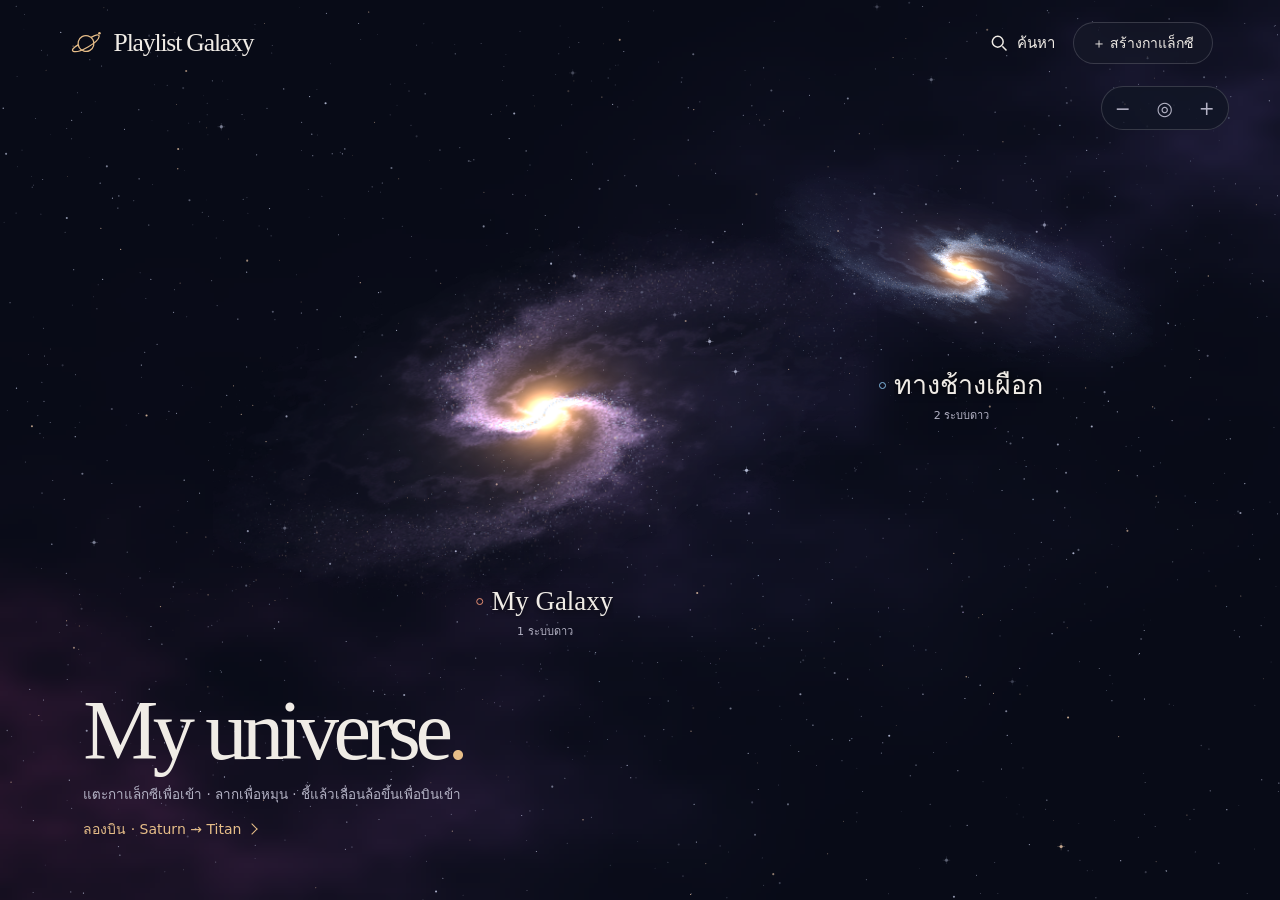
==== commit e5ce7ad9: "Add an opt-in Saturn and Titan first flight" ====
--- a/index.html
+++ b/index.html
@@ -52,6 +52,14 @@
             <button id="rename-map" class="text-btn" aria-label="แก้ไขชื่อ" title="แก้ไขชื่อ" hidden>✎</button>
           </div>
           <p id="map-help">แตะกาแล็กซีเพื่อสำรวจระบบดาว</p>
+          <button id="first-flight-start" class="flight-link" hidden>ลองบิน · Saturn → Titan</button>
+          <div id="map-flight-slot">
+            <nav id="first-flight" tabindex="-1" aria-label="เส้นทางลองบิน" hidden>
+              <button id="first-flight-next" class="flight-link"></button>
+              <a id="first-flight-radio" class="flight-link" href="radio.html#first-flight" title="Saturn Pirate Radio" hidden>ไปวิทยุ Saturn</a>
+              <button id="first-flight-exit" class="flight-exit">ออกจากเส้นทาง</button>
+            </nav>
+          </div>
         </div>
         <nav id="map-pages" aria-label="หน้าของแผนที่ดาว" hidden>
           <button id="prev-page" aria-label="หน้าก่อน">←</button><span id="page-number" aria-live="polite"></span
@@ -64,6 +72,7 @@
           <button class="back text-btn" id="back">แผนที่ดาว</button>
           <span aria-hidden="true">›</span><span id="detail-location" aria-current="page"></span>
         </nav>
+        <div id="detail-flight-slot"></div>
         <div class="interior-grid">
           <div class="portrait">
             <canvas id="portrait" aria-hidden="true"></canvas>
--- a/galaxy.css
+++ b/galaxy.css
@@ -943,3 +943,21 @@
   .brand svg { width: 23px; flex: none; }
   .mast .pill { font-size: 14px; padding-inline: 7px; white-space: nowrap; }
 }
+
+#first-flight { display: flex; flex-wrap: wrap; align-items: center; gap: 2px 12px; }
+.flight-link, .flight-exit {
+  pointer-events: auto; min-height: 44px; padding: 6px 0;
+  font: inherit; font-size: 14px; text-align: start; overflow-wrap: anywhere;
+}
+.flight-link { display: inline-flex; align-items: center; gap: 7px; color: var(--gold); text-decoration: none; }
+.flight-link::after {
+  content: ""; flex: none; width: 7px; height: 7px;
+  border-top: 1.5px solid; border-right: 1.5px solid; transform: rotate(45deg);
+}
+#first-flight:focus-visible .flight-link { text-decoration: underline; text-underline-offset: 3px; }
+.flight-exit { color: var(--dim); text-decoration: underline; text-underline-offset: 3px; }
+#first-flight-start { margin-top: 2px; }
+#detail-flight-slot:not(:empty) + .interior-grid { margin-top: clamp(6px, 2vh, 22px); }
+.world.flight-destination .world-label, #moons .flight-destination {
+  color: var(--gold); text-decoration: underline; text-underline-offset: 4px;
+}
